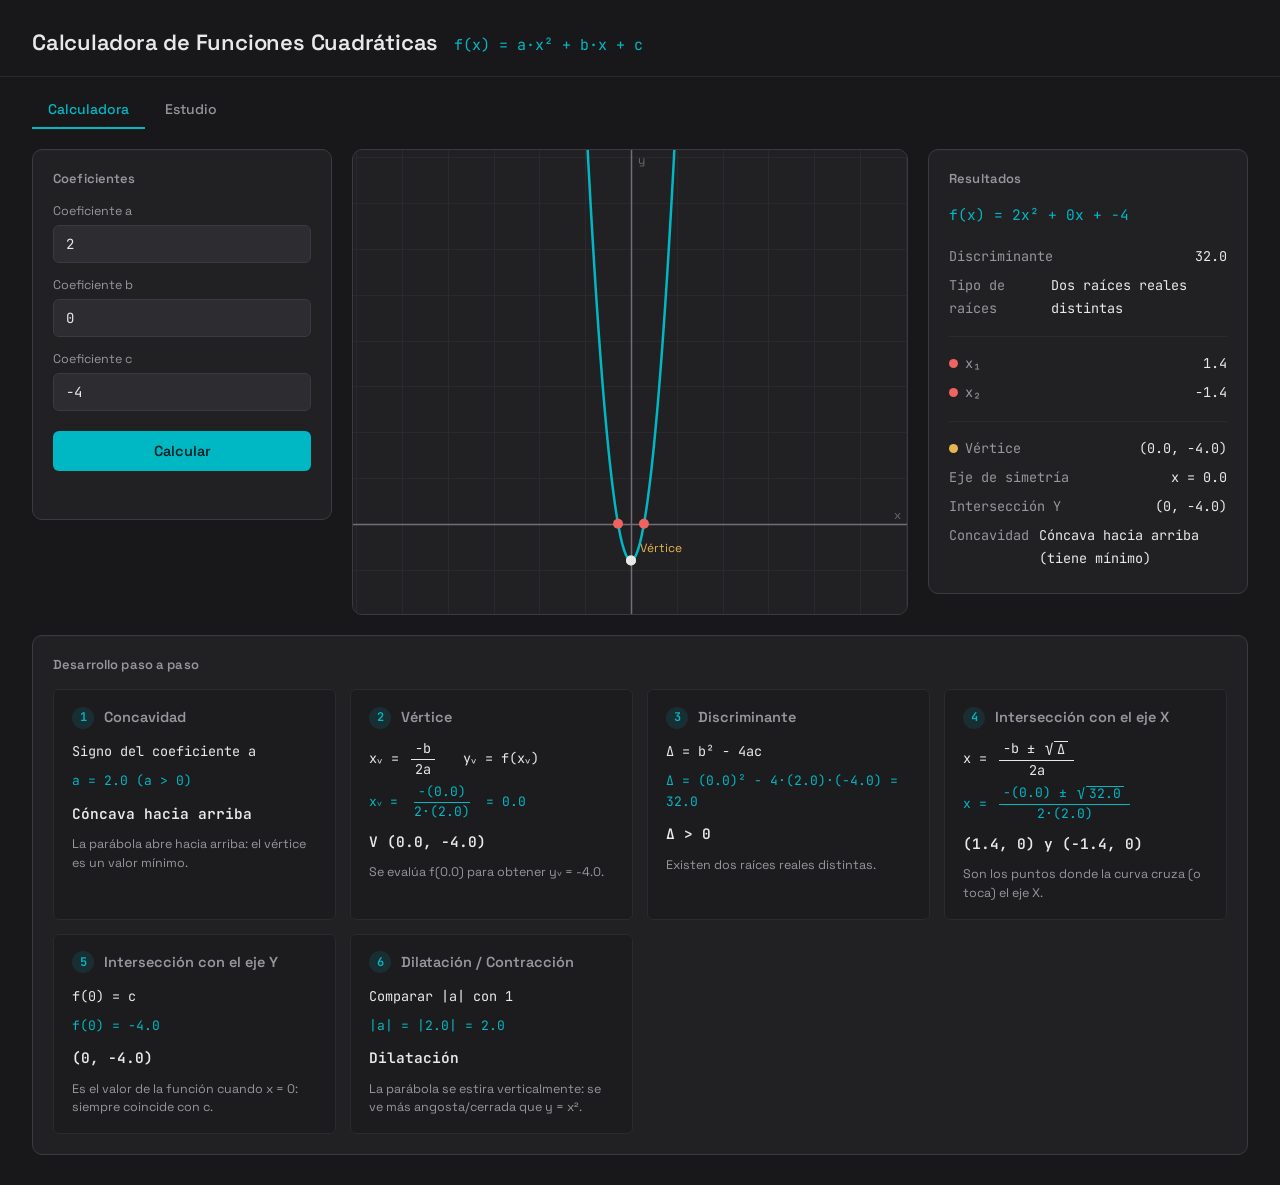
==== AppSammy/index.html @ 0492206d "Add files via upload" ====
<!DOCTYPE html>
<html lang="es">
<head>
  <meta charset="UTF-8" />
  <meta name="viewport" content="width=device-width, initial-scale=1.0" />
  <title>Calculadora de Funciones Cuadráticas</title>

  <link rel="preconnect" href="https://fonts.googleapis.com" />
  <link href="https://fonts.googleapis.com/css2?family=Space+Grotesk:wght@400;500;600;700&family=JetBrains+Mono:wght@400;500;600&display=swap" rel="stylesheet" />

  <link rel="stylesheet" href="css/theme.css" />
  <link rel="stylesheet" href="css/layout.css" />
</head>
<body>
  <div class="page">

    <header class="site-header">
      <h1 class="site-header__title">Calculadora de Funciones Cuadráticas</h1>
      <span class="site-header__formula">f(x) = a·x² + b·x + c</span>
    </header>

    <nav class="mode-tabs">
      <button class="mode-tab active" id="tab-calculadora" data-modo="calculadora">Calculadora</button>
      <button class="mode-tab" id="tab-estudio" data-modo="estudio">Estudio</button>
    </nav>

    <main class="workspace" id="workspace">

      <!-- Panel de entrada -->
      <section class="panel" id="panel-entrada">
        <h2 class="panel__title">Coeficientes</h2>

        <div class="field">
          <label for="input-a">Coeficiente a</label>
          <input type="text" id="input-a" inputmode="decimal" value="2" />
        </div>

        <div class="field">
          <label for="input-b">Coeficiente b</label>
          <input type="text" id="input-b" inputmode="decimal" value="0" />
        </div>

        <div class="field">
          <label for="input-c">Coeficiente c</label>
          <input type="text" id="input-c" inputmode="decimal" value="-4" />
        </div>

        <button class="btn-calcular" id="btn-calcular">Calcular</button>
        <div class="input-error" id="input-error"></div>
      </section>

      <!-- Panel de gráfica -->
      <section class="panel graph-panel" id="panel-grafica">
        <canvas id="grafica"></canvas>
      </section>

      <!-- Panel de resultados -->
      <section class="panel" id="panel-resultados">
        <h2 class="panel__title">Resultados</h2>
        <div id="resultados-contenido" class="result-placeholder">
          Ingresa los coeficientes y presiona Calcular.
        </div>
      </section>

      <!-- Panel de desarrollo paso a paso -->
      <section class="panel" id="panel-pasos">
        <h2 class="panel__title">Desarrollo paso a paso</h2>
        <div id="pasos-contenido" class="result-placeholder">
          El desarrollo paso a paso aparecerá aquí.
        </div>
      </section>

      <!-- Panel del modo Estudio (guía interactiva) -->
      <section class="panel" id="panel-estudio">
        <h2 class="panel__title">Estudio guiado</h2>
        <div id="estudio-contenido" class="result-placeholder">
          Presiona Calcular y luego cambia a la pestaña Estudio para practicar.
        </div>
      </section>

    </main>
  </div>

  <!-- ===== model ===== -->
  <script src="js/model/QuadraticFunction.js"></script>

  <!-- ===== data ===== -->
  <script src="js/data/FormatoMatematico.js"></script>
  <script src="js/data/ResultadoCalculo.js"></script>
  <script src="js/data/CalculadoraCuadratica.js"></script>
  <script src="js/data/GeneradorPasos.js"></script>
  <script src="js/data/GeneradorEjercicios.js"></script>

  <!-- ===== ui ===== -->
  <script src="js/ui/GraphPanel.js"></script>
  <script src="js/ui/InputPanel.js"></script>
  <script src="js/ui/ResultPanel.js"></script>
  <script src="js/ui/StepsPanel.js"></script>
  <script src="js/ui/EstudioPanel.js"></script>

  <!-- ===== app ===== -->
  <script src="js/app/main.js"></script>
</body>
</html>
---- AppSammy/css/theme.css ----
/* =======================================================
   theme.css
   Punto único de definición visual del sistema (paleta,
   tipografías, radios). Equivalente web de DarkTheme.java:
   ninguna otra hoja de estilos debe declarar colores propios.
   ======================================================= */

:root {
  --bg-primary: #18181b;
  --bg-panel: #212124;
  --bg-panel-alt: #1c1c1f;
  --bg-field: #2c2c31;
  --border: #3a3a40;
  --border-soft: #2a2a2f;

  --text-primary: #e8e8ea;
  --text-secondary: #96969c;
  --text-dim: #6b6b70;

  --accent: #00b8c4;
  --accent-hover: #1fd0dc;
  --accent-soft: rgba(0, 184, 196, 0.12);
  --accent-ink: #052426;

  --red: #ef6461;
  --red-soft: rgba(239, 100, 97, 0.12);
  --yellow: #e8b64f;

  --grid-line: #29292e;
  --axis-line: #6f6f75;

  --font-display: 'Space Grotesk', 'Segoe UI', sans-serif;
  --font-mono: 'JetBrains Mono', 'Consolas', monospace;

  --radius-sm: 6px;
  --radius-md: 10px;

  --shadow-panel: 0 1px 0 rgba(255, 255, 255, 0.02) inset;
}

* {
  box-sizing: border-box;
}

html, body {
  margin: 0;
  padding: 0;
  background: var(--bg-primary);
  color: var(--text-primary);
  font-family: var(--font-display);
}

::selection {
  background: var(--accent-soft);
  color: var(--text-primary);
}

:focus-visible {
  outline: 2px solid var(--accent);
  outline-offset: 2px;
}
---- AppSammy/css/layout.css ----
/* =======================================================
   layout.css
   Estructura de página y estilos de componentes concretos.
   Usa exclusivamente las variables definidas en theme.css.
   ======================================================= */

.page {
  min-height: 100vh;
  display: flex;
  flex-direction: column;
}

/* ---------- Encabezado ---------- */

.site-header {
  padding: 28px 32px 20px;
  border-bottom: 1px solid var(--border-soft);
  display: flex;
  align-items: baseline;
  gap: 16px;
  flex-wrap: wrap;
}

.site-header__title {
  font-size: 22px;
  font-weight: 600;
  margin: 0;
  letter-spacing: -0.01em;
}

.site-header__formula {
  font-family: var(--font-mono);
  color: var(--accent);
  font-size: 15px;
}

/* ---------- Pestañas de modo ---------- */

.mode-tabs {
  display: flex;
  gap: 4px;
  padding: 14px 32px 0;
}

.mode-tab {
  background: transparent;
  border: none;
  color: var(--text-secondary);
  font-family: var(--font-display);
  font-size: 14px;
  font-weight: 500;
  padding: 9px 16px;
  border-radius: var(--radius-sm) var(--radius-sm) 0 0;
  cursor: pointer;
  border-bottom: 2px solid transparent;
  transition: color 0.15s ease, border-color 0.15s ease;
}

.mode-tab:hover {
  color: var(--text-primary);
}

.mode-tab.active {
  color: var(--accent);
  border-bottom-color: var(--accent);
}

/* ---------- Layout principal ---------- */

.workspace {
  flex: 1;
  display: grid;
  grid-template-columns: 300px 1fr 320px;
  grid-template-areas:
    "inputs graph results"
    "pasos  pasos  pasos";
  gap: 20px;
  padding: 20px 32px 32px;
  align-items: start;
}

#panel-entrada { grid-area: inputs; }
#panel-grafica { grid-area: graph; }
#panel-resultados { grid-area: results; }
#panel-pasos { grid-area: pasos; }
#panel-estudio { display: none; }

.workspace.modo-estudio {
  grid-template-columns: 300px 1fr;
  grid-template-areas:
    "inputs graph"
    "estudio estudio";
}

.workspace.modo-estudio #panel-resultados,
.workspace.modo-estudio #panel-pasos {
  display: none;
}

.workspace.modo-estudio #panel-estudio {
  display: block;
  grid-area: estudio;
}

@media (max-width: 980px) {
  .workspace {
    grid-template-columns: 1fr;
    grid-template-areas:
      "inputs"
      "graph"
      "results"
      "pasos";
  }

  .workspace.modo-estudio {
    grid-template-columns: 1fr;
    grid-template-areas:
      "inputs"
      "graph"
      "estudio";
  }
}

.panel {
  background: var(--bg-panel);
  border: 1px solid var(--border);
  border-radius: var(--radius-md);
  box-shadow: var(--shadow-panel);
  padding: 20px;
}

.panel__title {
  font-size: 13px;
  text-transform: none;
  color: var(--text-secondary);
  margin: 0 0 16px;
  font-weight: 600;
  letter-spacing: 0.01em;
}

/* ---------- Panel de entrada ---------- */

.field {
  margin-bottom: 14px;
}

.field label {
  display: block;
  font-size: 12.5px;
  color: var(--text-secondary);
  margin-bottom: 6px;
}

.field input {
  width: 100%;
  background: var(--bg-field);
  border: 1px solid var(--border);
  color: var(--text-primary);
  font-family: var(--font-mono);
  font-size: 14px;
  padding: 9px 12px;
  border-radius: var(--radius-sm);
  transition: border-color 0.15s ease;
}

.field input:focus {
  border-color: var(--accent);
}

.btn-calcular {
  width: 100%;
  margin-top: 6px;
  background: var(--accent);
  color: var(--accent-ink);
  border: none;
  font-family: var(--font-display);
  font-weight: 600;
  font-size: 14.5px;
  padding: 11px 16px;
  border-radius: var(--radius-sm);
  cursor: pointer;
  transition: background 0.15s ease, transform 0.05s ease;
}

.btn-calcular:hover {
  background: var(--accent-hover);
}

.btn-calcular:active {
  transform: translateY(1px);
}

.input-error {
  min-height: 18px;
  color: var(--red);
  font-size: 12.5px;
  margin-top: 10px;
}

/* ---------- Panel de gráfica ---------- */

.graph-panel {
  padding: 0;
  overflow: hidden;
  min-height: 460px;
  display: flex;
}

#grafica {
  width: 100%;
  height: 100%;
  min-height: 460px;
  display: block;
}

.graph-empty {
  margin: auto;
  color: var(--text-dim);
  font-size: 14px;
}

/* ---------- Panel de resultados ---------- */

.result-placeholder {
  color: var(--text-secondary);
  font-size: 13.5px;
  line-height: 1.6;
}

.result-block {
  font-family: var(--font-mono);
  font-size: 13.5px;
  line-height: 1.7;
}

.result-formula {
  color: var(--accent);
  font-size: 14.5px;
  margin-bottom: 14px;
}

.result-row {
  display: flex;
  justify-content: space-between;
  gap: 10px;
  padding: 3px 0;
  color: var(--text-primary);
}

.result-row span:first-child {
  color: var(--text-secondary);
}

.result-section {
  margin-top: 14px;
  padding-top: 12px;
  border-top: 1px solid var(--border-soft);
}

.tag-raiz {
  display: inline-block;
  width: 9px;
  height: 9px;
  border-radius: 50%;
  background: var(--red);
  margin-right: 7px;
}

.tag-vertice {
  background: var(--yellow);
}

.result-error {
  color: var(--red);
  font-size: 13.5px;
  line-height: 1.6;
}

/* ---------- Panel de pasos ---------- */

.steps-grid {
  display: grid;
  grid-template-columns: repeat(auto-fill, minmax(260px, 1fr));
  gap: 14px;
}

.step-card {
  background: var(--bg-panel-alt);
  border: 1px solid var(--border-soft);
  border-radius: var(--radius-sm);
  padding: 16px 18px;
}

.step-card__header {
  display: flex;
  align-items: center;
  gap: 10px;
  margin-bottom: 12px;
}

.step-card__numero {
  width: 22px;
  height: 22px;
  min-width: 22px;
  border-radius: 50%;
  background: var(--accent-soft);
  color: var(--accent);
  font-family: var(--font-mono);
  font-size: 12px;
  font-weight: 600;
  display: flex;
  align-items: center;
  justify-content: center;
}

.step-card__titulo {
  font-weight: 600;
  font-size: 14.5px;
}

.step-card__sustitucion {
  font-family: var(--font-mono);
  font-size: 13px;
  color: var(--accent);
  margin-bottom: 10px;
  word-break: break-word;
}

.step-card__resultado {
  font-family: var(--font-mono);
  font-size: 14.5px;
  font-weight: 600;
  color: var(--text-primary);
  margin-bottom: 10px;
}

.step-card__interpretacion {
  font-size: 12.5px;
  color: var(--text-secondary);
  line-height: 1.5;
  margin: 0;
}

/* ---------- Notación matemática (fracciones y raíces) ---------- */

.math-frac {
  display: inline-flex;
  flex-direction: column;
  align-items: center;
  vertical-align: middle;
  margin: 0 4px;
  line-height: 1.15;
}

.math-frac .math-num {
  border-bottom: 1.4px solid currentColor;
  padding: 0 4px 2px;
}

.math-frac .math-den {
  padding: 2px 4px 0;
}

.math-sqrt {
  display: inline-flex;
  align-items: flex-start;
  margin: 0 2px;
}

.math-sqrt .math-sqrt-radical {
  transform: scaleY(1.25) translateY(1px);
  margin-right: 1px;
}

.math-sqrt .math-sqrt-content {
  border-top: 1.4px solid currentColor;
  padding: 0 3px;
}

/* Las fórmulas generales ahora combinan texto y fracciones/raíces HTML,
   así que les damos un poco más de tamaño y contraste. */
.step-card__formula {
  font-family: var(--font-mono);
  font-size: 13.5px;
  color: var(--text-primary);
  margin-bottom: 8px;
}

/* ---------- Panel de Estudio (guía interactiva) ---------- */

.study-card {
  display: flex;
  flex-direction: column;
  gap: 4px;
}

.study-card__header {
  display: flex;
  align-items: center;
  gap: 10px;
  margin-bottom: 4px;
}

.study-card__numero {
  font-family: var(--font-mono);
  font-size: 12px;
  color: var(--accent);
  background: var(--accent-soft);
  padding: 3px 8px;
  border-radius: 999px;
}

.study-card__titulo {
  font-weight: 600;
  font-size: 15px;
}

.study-card__guia {
  color: var(--text-secondary);
  font-size: 13.5px;
  line-height: 1.55;
  margin: 4px 0 10px;
}

.study-card__formula {
  font-family: var(--font-mono);
  font-size: 14px;
  color: var(--text-primary);
  background: var(--bg-panel-alt);
  border: 1px solid var(--border-soft);
  border-radius: var(--radius-sm);
  padding: 10px 14px;
  margin-bottom: 14px;
}

.study-card__resultado {
  font-family: var(--font-mono);
  font-size: 14.5px;
  font-weight: 600;
  color: var(--accent);
  margin-bottom: 14px;
}

.study-inputs {
  display: flex;
  flex-wrap: wrap;
  gap: 14px;
  margin-bottom: 14px;
}

.study-input {
  display: flex;
  flex-direction: column;
  gap: 6px;
  font-size: 12.5px;
  color: var(--text-secondary);
}

.study-input__field {
  background: var(--bg-field);
  border: 1px solid var(--border);
  color: var(--text-primary);
  font-family: var(--font-mono);
  font-size: 14px;
  padding: 8px 12px;
  border-radius: var(--radius-sm);
  width: 130px;
}

.study-input__field:focus {
  border-color: var(--accent);
}

.study-input__field.correcto {
  border-color: var(--accent);
  background: var(--accent-soft);
}

.study-input__field.incorrecto {
  border-color: var(--red);
  background: var(--red-soft);
}

.study-options {
  display: flex;
  flex-direction: column;
  gap: 8px;
  margin-bottom: 14px;
}

.study-option {
  text-align: left;
  background: var(--bg-field);
  border: 1px solid var(--border);
  color: var(--text-primary);
  font-family: var(--font-display);
  font-size: 13.5px;
  padding: 10px 14px;
  border-radius: var(--radius-sm);
  cursor: pointer;
  transition: border-color 0.15s ease, background 0.15s ease;
}

.study-option:hover:not(:disabled) {
  border-color: var(--accent);
}

.study-option:disabled {
  cursor: default;
}

.study-option.correcta {
  border-color: var(--accent);
  background: var(--accent-soft);
  color: var(--accent);
}

.study-option.incorrecta {
  border-color: var(--red);
  background: var(--red-soft);
  color: var(--red);
}

.study-feedback {
  font-size: 13px;
  line-height: 1.6;
  min-height: 0;
  margin-bottom: 12px;
}

.study-feedback.exito {
  color: var(--accent);
}

.study-feedback.error {
  color: var(--red);
}

.study-actions {
  display: flex;
  justify-content: flex-end;
}

.btn-estudio {
  background: var(--accent);
  color: var(--accent-ink);
  border: none;
  font-family: var(--font-display);
  font-weight: 600;
  font-size: 13.5px;
  padding: 9px 18px;
  border-radius: var(--radius-sm);
  cursor: pointer;
  transition: background 0.15s ease;
}

.btn-estudio:hover {
  background: var(--accent-hover);
}

.study-final {
  text-align: center;
  padding: 24px 12px;
}

.study-final__icono {
  width: 44px;
  height: 44px;
  line-height: 44px;
  border-radius: 50%;
  background: var(--accent-soft);
  color: var(--accent);
  font-size: 20px;
  margin: 0 auto 16px;
}

.study-final h3 {
  font-size: 16px;
  margin: 0 0 8px;
}

.study-final p {
  color: var(--text-secondary);
  font-size: 13.5px;
  line-height: 1.6;
  max-width: 480px;
  margin: 0 auto 20px;
}

.study-final .btn-estudio {
  padding: 10px 22px;
}
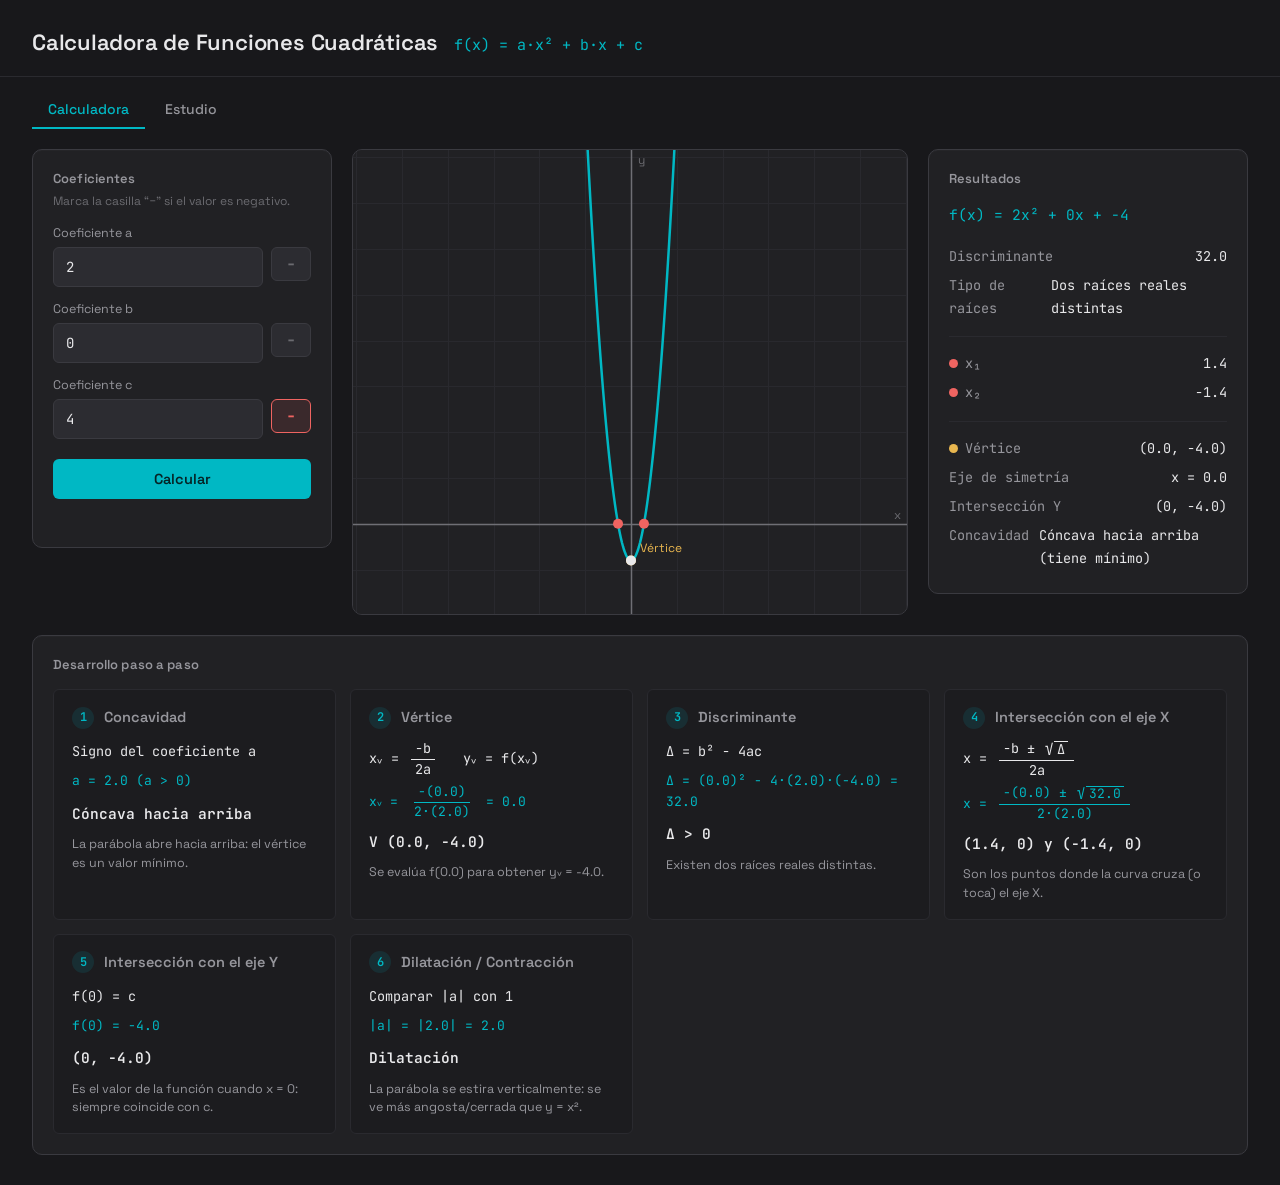
==== commit 06127df6: "Add files via upload" ====
--- a/AppSammy/index.html
+++ b/AppSammy/index.html
@@ -29,20 +29,39 @@
       <!-- Panel de entrada -->
       <section class="panel" id="panel-entrada">
         <h2 class="panel__title">Coeficientes</h2>
+        <p class="panel__hint">Marca la casilla “−” si el valor es negativo.</p>
 
         <div class="field">
           <label for="input-a">Coeficiente a</label>
-          <input type="text" id="input-a" inputmode="decimal" value="2" />
+          <div class="field-row">
+            <input type="text" id="input-a" inputmode="decimal" value="2" />
+            <label class="signo-toggle" title="Marcar si es negativo">
+              <input type="checkbox" id="input-a-neg" />
+              <span class="signo-toggle__box">−</span>
+            </label>
+          </div>
         </div>
 
         <div class="field">
           <label for="input-b">Coeficiente b</label>
-          <input type="text" id="input-b" inputmode="decimal" value="0" />
+          <div class="field-row">
+            <input type="text" id="input-b" inputmode="decimal" value="0" />
+            <label class="signo-toggle" title="Marcar si es negativo">
+              <input type="checkbox" id="input-b-neg" />
+              <span class="signo-toggle__box">−</span>
+            </label>
+          </div>
         </div>
 
         <div class="field">
           <label for="input-c">Coeficiente c</label>
-          <input type="text" id="input-c" inputmode="decimal" value="-4" />
+          <div class="field-row">
+            <input type="text" id="input-c" inputmode="decimal" value="4" />
+            <label class="signo-toggle" title="Marcar si es negativo">
+              <input type="checkbox" id="input-c-neg" checked />
+              <span class="signo-toggle__box">−</span>
+            </label>
+          </div>
         </div>
 
         <button class="btn-calcular" id="btn-calcular">Calcular</button>
--- a/AppSammy/css/layout.css
+++ b/AppSammy/css/layout.css
@@ -138,6 +138,12 @@
   letter-spacing: 0.01em;
 }
 
+.panel__hint {
+  font-size: 12px;
+  color: var(--text-dim);
+  margin: -10px 0 16px;
+}
+
 /* ---------- Panel de entrada ---------- */
 
 .field {
@@ -149,6 +155,17 @@
   font-size: 12.5px;
   color: var(--text-secondary);
   margin-bottom: 6px;
+}
+
+.field-row {
+  display: flex;
+  gap: 8px;
+  align-items: stretch;
+}
+
+.field-row input {
+  flex: 1;
+  min-width: 0;
 }
 
 .field input {
@@ -165,6 +182,53 @@
 
 .field input:focus {
   border-color: var(--accent);
+}
+
+/* Checkbox "−" reutilizable: convierte el checkbox nativo en una
+   casilla cuadrada que resalta en rojo cuando está marcada, para
+   indicar signo negativo sin depender de la tecla "-" del teclado
+   numérico del celular. */
+.signo-toggle {
+  display: flex;
+  align-items: center;
+  cursor: pointer;
+  user-select: none;
+  flex-shrink: 0;
+}
+
+.signo-toggle input {
+  position: absolute;
+  opacity: 0;
+  width: 0;
+  height: 0;
+}
+
+.signo-toggle__box {
+  width: 40px;
+  height: 100%;
+  min-height: 34px;
+  display: flex;
+  align-items: center;
+  justify-content: center;
+  background: var(--bg-field);
+  border: 1px solid var(--border);
+  border-radius: var(--radius-sm);
+  color: var(--text-dim);
+  font-family: var(--font-mono);
+  font-size: 17px;
+  font-weight: 600;
+  transition: background 0.15s ease, border-color 0.15s ease, color 0.15s ease;
+}
+
+.signo-toggle input:checked + .signo-toggle__box {
+  background: var(--red-soft);
+  border-color: var(--red);
+  color: var(--red);
+}
+
+.signo-toggle input:disabled + .signo-toggle__box {
+  cursor: default;
+  opacity: 0.75;
 }
 
 .btn-calcular {
@@ -448,6 +512,12 @@
   margin-bottom: 14px;
 }
 
+.study-input-row {
+  display: flex;
+  gap: 8px;
+  align-items: flex-end;
+}
+
 .study-input {
   display: flex;
   flex-direction: column;
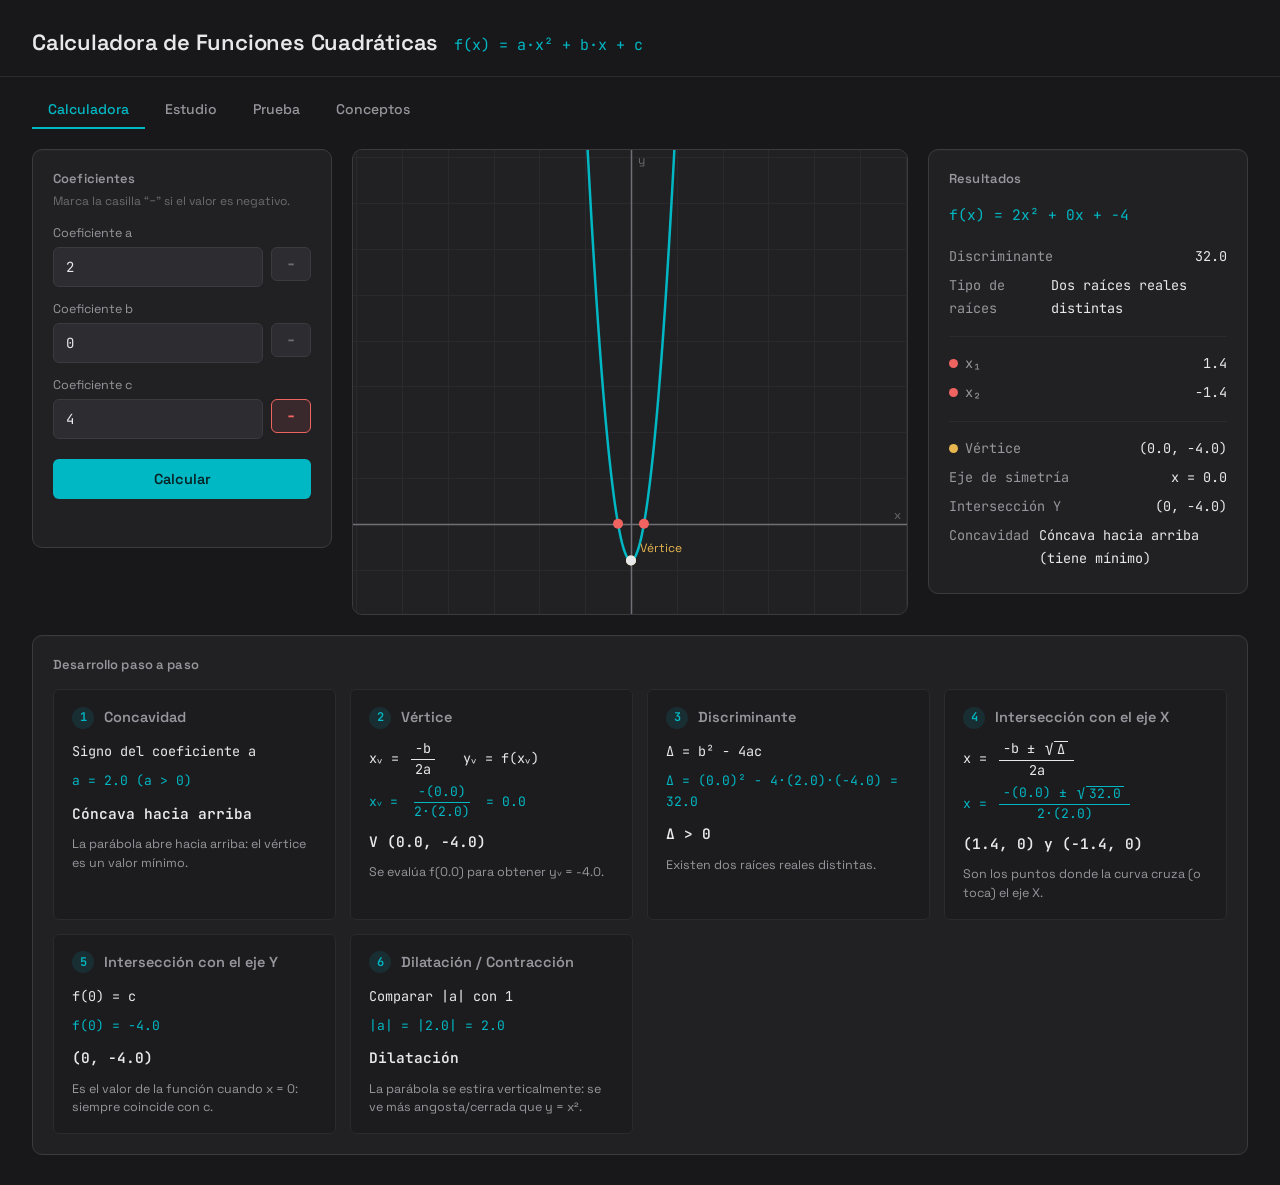
==== commit b9ab2b23: "Add files via upload" ====
--- a/AppSammy/index.html
+++ b/AppSammy/index.html
@@ -22,6 +22,8 @@
     <nav class="mode-tabs">
       <button class="mode-tab active" id="tab-calculadora" data-modo="calculadora">Calculadora</button>
       <button class="mode-tab" id="tab-estudio" data-modo="estudio">Estudio</button>
+      <button class="mode-tab" id="tab-prueba" data-modo="prueba">Prueba</button>
+      <button class="mode-tab" id="tab-conceptos" data-modo="conceptos">Conceptos</button>
     </nav>
 
     <main class="workspace" id="workspace">
@@ -97,6 +99,17 @@
         </div>
       </section>
 
+      <!-- Panel del modo Prueba (examen cronometrado) -->
+      <section class="panel" id="panel-prueba">
+        <div id="prueba-contenido"></div>
+      </section>
+
+      <!-- Panel del modo Conceptos (glosario) -->
+      <section class="panel" id="panel-conceptos">
+        <h2 class="panel__title">Conceptos</h2>
+        <div id="conceptos-contenido"></div>
+      </section>
+
     </main>
   </div>
 
@@ -109,13 +122,18 @@
   <script src="js/data/CalculadoraCuadratica.js"></script>
   <script src="js/data/GeneradorPasos.js"></script>
   <script src="js/data/GeneradorEjercicios.js"></script>
+  <script src="js/data/GeneradorPool.js"></script>
+  <script src="js/data/Conceptos.js"></script>
 
   <!-- ===== ui ===== -->
   <script src="js/ui/GraphPanel.js"></script>
   <script src="js/ui/InputPanel.js"></script>
   <script src="js/ui/ResultPanel.js"></script>
   <script src="js/ui/StepsPanel.js"></script>
+  <script src="js/ui/PreguntaWidget.js"></script>
   <script src="js/ui/EstudioPanel.js"></script>
+  <script src="js/ui/PruebaPanel.js"></script>
+  <script src="js/ui/ConceptosPanel.js"></script>
 
   <!-- ===== app ===== -->
   <script src="js/app/main.js"></script>
--- a/AppSammy/css/layout.css
+++ b/AppSammy/css/layout.css
@@ -38,6 +38,7 @@
 
 .mode-tabs {
   display: flex;
+  flex-wrap: wrap;
   gap: 4px;
   padding: 14px 32px 0;
 }
@@ -102,6 +103,43 @@
   grid-area: estudio;
 }
 
+#panel-prueba,
+#panel-conceptos {
+  display: none;
+}
+
+.workspace.modo-prueba,
+.workspace.modo-conceptos {
+  grid-template-columns: 1fr;
+}
+
+.workspace.modo-prueba { grid-template-areas: "prueba"; }
+.workspace.modo-conceptos { grid-template-areas: "conceptos"; }
+
+.workspace.modo-prueba #panel-entrada,
+.workspace.modo-prueba #panel-grafica,
+.workspace.modo-prueba #panel-resultados,
+.workspace.modo-prueba #panel-pasos,
+.workspace.modo-conceptos #panel-entrada,
+.workspace.modo-conceptos #panel-grafica,
+.workspace.modo-conceptos #panel-resultados,
+.workspace.modo-conceptos #panel-pasos {
+  display: none;
+}
+
+.workspace.modo-prueba #panel-prueba {
+  display: block;
+  grid-area: prueba;
+  max-width: 720px;
+  margin: 0 auto;
+  width: 100%;
+}
+
+.workspace.modo-conceptos #panel-conceptos {
+  display: block;
+  grid-area: conceptos;
+}
+
 @media (max-width: 980px) {
   .workspace {
     grid-template-columns: 1fr;
@@ -660,3 +698,144 @@
 .study-final .btn-estudio {
   padding: 10px 22px;
 }
+
+/* ---------- Panel de Prueba (examen cronometrado) ---------- */
+
+.prueba-inicio {
+  text-align: center;
+  padding: 12px 8px 20px;
+}
+
+.prueba-inicio h3 {
+  font-size: 17px;
+  margin: 0 0 16px;
+}
+
+.prueba-inicio__lista {
+  text-align: left;
+  list-style: none;
+  padding: 0;
+  margin: 0 0 22px;
+  display: flex;
+  flex-direction: column;
+  gap: 10px;
+}
+
+.prueba-inicio__lista li {
+  font-size: 13.5px;
+  color: var(--text-secondary);
+  line-height: 1.5;
+  padding-left: 20px;
+  position: relative;
+}
+
+.prueba-inicio__lista li::before {
+  content: '›';
+  position: absolute;
+  left: 0;
+  color: var(--accent);
+  font-weight: 700;
+}
+
+.prueba-inicio .btn-estudio {
+  padding: 11px 26px;
+  font-size: 14.5px;
+}
+
+.prueba-header {
+  display: flex;
+  justify-content: space-between;
+  align-items: center;
+  margin-bottom: 14px;
+}
+
+.prueba-header__progreso {
+  font-size: 12.5px;
+  color: var(--text-secondary);
+  font-family: var(--font-mono);
+}
+
+.prueba-header__timer {
+  font-family: var(--font-mono);
+  font-size: 15px;
+  font-weight: 600;
+  color: var(--accent);
+  background: var(--accent-soft);
+  padding: 4px 12px;
+  border-radius: 999px;
+}
+
+.prueba-header__timer--urgente {
+  color: var(--red);
+  background: var(--red-soft);
+}
+
+.prueba-final {
+  text-align: center;
+  padding: 20px 12px;
+}
+
+.prueba-final__aviso {
+  color: var(--red);
+  font-size: 13px;
+  margin: 0 0 16px;
+}
+
+.prueba-final__nota {
+  font-family: var(--font-mono);
+  font-size: 44px;
+  font-weight: 700;
+  line-height: 1;
+  margin-bottom: 10px;
+}
+
+.prueba-final__nota.aprobado { color: var(--accent); }
+.prueba-final__nota.reprobado { color: var(--red); }
+
+.prueba-final__detalle {
+  color: var(--text-secondary);
+  font-size: 13.5px;
+  margin: 0 0 6px;
+}
+
+.prueba-final__estado {
+  font-size: 13.5px;
+  font-weight: 600;
+  margin: 0 0 22px;
+}
+
+.prueba-final__estado.aprobado { color: var(--accent); }
+.prueba-final__estado.reprobado { color: var(--red); }
+
+/* ---------- Panel de Conceptos (glosario) ---------- */
+
+.conceptos-grid {
+  display: grid;
+  grid-template-columns: repeat(auto-fill, minmax(280px, 1fr));
+  gap: 16px;
+}
+
+.concepto-card {
+  background: var(--bg-panel-alt);
+  border: 1px solid var(--border-soft);
+  border-radius: var(--radius-sm);
+  padding: 18px 20px;
+}
+
+.concepto-card__icono {
+  font-size: 22px;
+  margin-bottom: 10px;
+}
+
+.concepto-card__termino {
+  font-weight: 600;
+  font-size: 14.5px;
+  margin-bottom: 8px;
+}
+
+.concepto-card__texto {
+  font-size: 13px;
+  color: var(--text-secondary);
+  line-height: 1.6;
+  margin: 0;
+}
